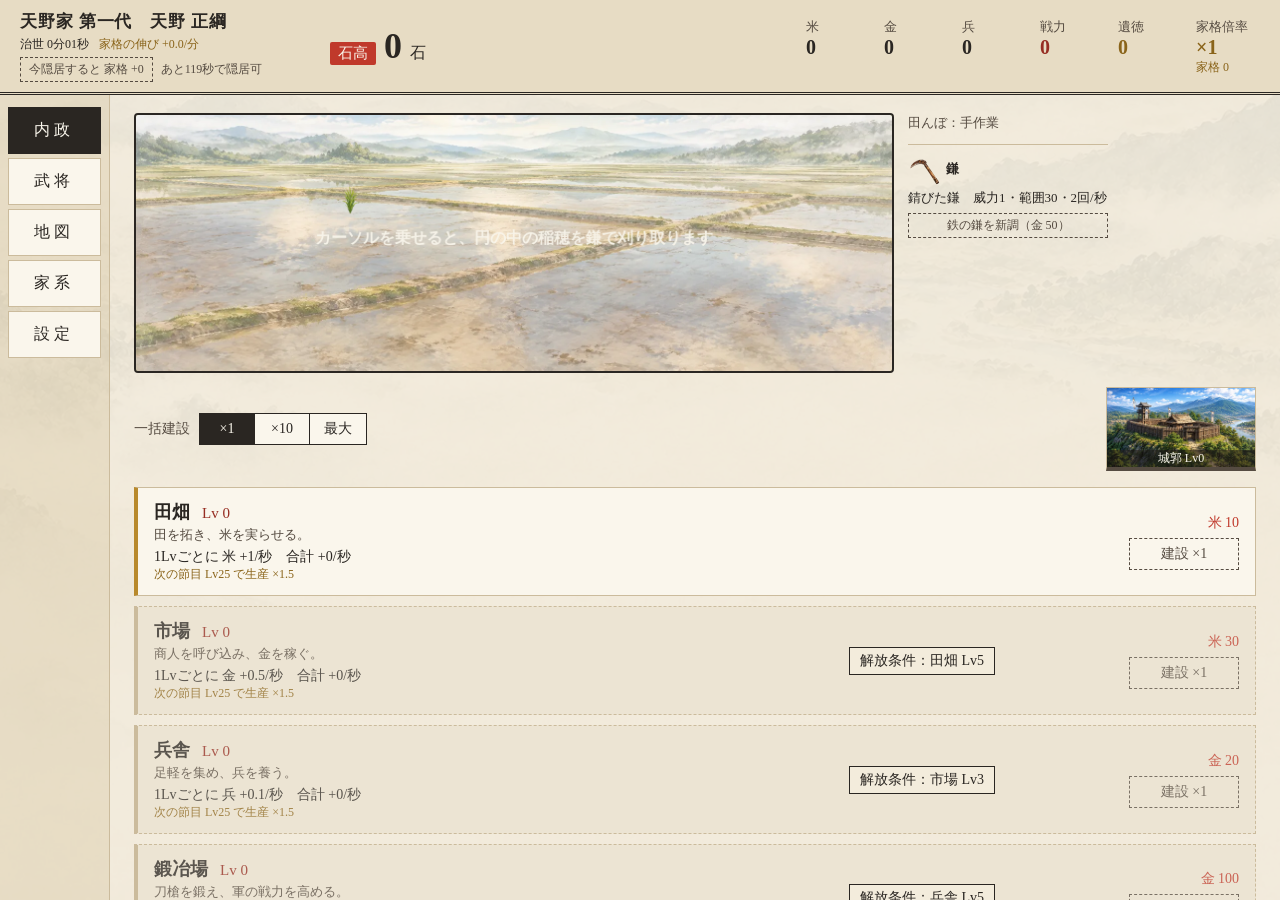
==== docs/index.html @ bbafde36 "ステップ9：GitHub Pages で公開する準備と手順書 - tools/build_public.sh：公開用のファイルだけを docs/ にまとめる（DEV_TOOLS を false に、s" ====
<!DOCTYPE html>
<html lang="ja">
<head>
  <meta charset="UTF-8">
  <meta name="viewport" content="width=device-width, initial-scale=1, viewport-fit=cover">
  <meta name="theme-color" content="#e7dcc4">
  <meta name="mobile-web-app-capable" content="yes">
  <meta name="apple-mobile-web-app-capable" content="yes">
  <meta name="apple-mobile-web-app-title" content="戦国">
  <link rel="manifest" href="manifest.webmanifest">
  <link rel="icon" href="assets/icon/icon-192.png">
  <link rel="apple-touch-icon" href="assets/icon/icon-192.png">
  <title>戦国インクリメンタル</title>
  <link rel="stylesheet" href="css/style.css">
</head>
<body>
  <header id="header">
    <div class="header-house">
      <div class="house-line">
        <span id="house-title" class="house-title"></span>
        <span id="lord-trait" class="lord-trait"></span>
      </div>
      <div class="reign-line">
        <span id="reign-text" class="reign-text"></span>
        <span id="growth-text" class="growth-text"></span>
      </div>
      <div class="retire-line">
        <button id="retire-button" class="btn btn-small retire-button">隠居する</button>
        <span id="retire-chance" class="retire-chance hidden">隠居の好機</span>
        <span id="save-status" class="save-status"></span>
      </div>
    </div>

    <div class="header-kokudaka">
      <span class="label">石高</span>
      <span id="kokudaka-value" class="kokudaka-value">0</span>
      <span class="unit">石</span>
    </div>

    <div class="header-resources">
      <div class="res" data-res="rice">
        <span class="res-name">米</span>
        <span class="res-value" id="res-rice">0</span>
        <span class="res-rate" id="rate-rice"></span>
      </div>
      <div class="res" data-res="gold">
        <span class="res-name">金</span>
        <span class="res-value" id="res-gold">0</span>
        <span class="res-rate" id="rate-gold"></span>
      </div>
      <div class="res" data-res="troops">
        <span class="res-name">兵</span>
        <span class="res-value" id="res-troops">0</span>
        <span class="res-rate" id="rate-troops"></span>
      </div>
      <div class="res" data-res="power">
        <span class="res-name">戦力</span>
        <span class="res-value" id="power-value">0</span>
      </div>
      <div class="res" data-res="virtue" title="戦の勝利で貯まる。家系タブの家訓に使う">
        <span class="res-name">遺徳</span>
        <span class="res-value" id="virtue-value">0</span>
      </div>
      <div class="res" data-res="prestige">
        <span class="res-name">家格倍率</span>
        <span class="res-value" id="prestige-value">×1</span>
        <span class="res-rate" id="prestige-total"></span>
      </div>
    </div>
  </header>

  <!-- 侵攻の警告（どのタブでも表示。押すと地図へ） -->
  <div id="invasion-alert" class="invasion-alert hidden" role="alert">
    <span id="invasion-alert-text"></span>
    <span class="invasion-alert-go">地図を開く ›</span>
  </div>

  <div id="layout">
    <nav id="tabs">
      <button class="tab active" data-tab="domestic">内政</button>
      <button class="tab" data-tab="generals">武将</button>
      <button class="tab" data-tab="map">地図</button>
      <button class="tab" data-tab="lineage">家系</button>
      <button class="tab" data-tab="settings">設定</button>
    </nav>

    <main id="main">
      <section id="tab-domestic" class="tab-panel active">
        <!-- 稲刈りと金山の作業画面（workview.js が描く）-->
        <div class="work-panel">
          <canvas id="work-canvas" class="work-canvas"></canvas>
          <div class="work-side">
            <div id="work-switch" class="work-switch hidden">
              <button id="work-view-rice" class="btn btn-small">田んぼ</button>
              <button id="work-view-mine" class="btn btn-small">金山</button>
            </div>
            <div class="work-status">
              <div id="work-status-rice"></div>
              <div id="work-status-mine" class="hidden"></div>
            </div>
            <div class="work-tool">
              <div class="work-tool-head"><span id="work-tool-icon" class="work-tool-icon"></span><span id="work-tool-label" class="work-tool-label">鎌</span></div>
              <div id="work-tool-name" class="work-tool-name"></div>
              <button id="work-tool-buy" class="btn btn-small work-tool-buy"></button>
            </div>
            <div id="work-mine-box" class="work-mine-box hidden">
              <div id="work-depth" class="work-depth"></div>
              <button id="work-blast" class="btn btn-small work-blast"></button>
            </div>
          </div>
        </div>
        <div class="domestic-top">
          <div class="bulk-area">
            <span class="bulk-label">一括建設</span>
            <div id="bulk-buttons" class="bulk-buttons"></div>
            <label id="auto-build" class="auto-build hidden">
              <input type="checkbox" id="auto-build-check"> 自動普請
            </label>
          </div>
          <!-- 城の画像（castle_0〜3.webp があれば差し替え。なければ文字の仮の表示） -->
          <div id="castle-image" class="castle-image" data-look="0">
            <span class="castle-flag"></span>
            <span id="castle-look" class="castle-look">砦</span>
            <span id="castle-level" class="castle-level">城郭 Lv0</span>
          </div>
        </div>
        <div id="facility-list" class="facility-list"></div>
      </section>

      <section id="tab-generals" class="tab-panel">
        <div class="generals-top">
          <div class="recruit-area">
            <button id="recruit-button" class="btn recruit-button">武将を登用する</button>
            <div id="recruit-cost" class="recruit-cost"></div>
          </div>
          <div class="generals-summary">
            <div>配下 <span id="general-count">0</span>人（内政担当 <span id="domestic-count">0</span>人）</div>
            <div>内政補正 <span id="domestic-mult" class="domestic-mult">×1</span><span class="note">（米・金・兵の生産すべてにかかる）</span></div>
          </div>
        </div>
        <div id="general-list" class="general-list"></div>
        <div id="general-empty" class="general-empty">まだ武将がいません。金を貯めて登用しましょう。</div>
      </section>

      <section id="tab-map" class="tab-panel">
        <div class="map-layout">
          <div class="map-column">
            <div class="map-header">
              <span id="map-title" class="map-title"></span>
              <span id="map-hint" class="map-hint"></span>
              <span id="heirloom-line" class="heirloom-line"></span>
            </div>
            <div class="map-frame">
              <svg id="map-svg" class="map-svg" xmlns="http://www.w3.org/2000/svg"></svg>
            </div>
            <div id="far-powers" class="far-powers"></div>
            <div id="pacified-maps" class="pacified-maps hidden"></div>
          </div>

          <aside class="map-side">
            <div id="battle-list" class="battle-list"></div>

            <h3>部隊編成</h3>
            <div class="side-row"><span id="origin-label">本拠地の待機兵</span> <span id="standby-troops" class="side-value">0</span> 人</div>
            <div class="side-row">
              <label for="form-troops">兵数</label>
              <span id="form-troops-value" class="side-value">0</span> 人
            </div>
            <input type="range" id="form-troops" class="form-troops" min="0" max="0" step="1" value="0">
            <div class="form-quick">
              <button class="btn btn-small" data-ratio="0.25">1/4</button>
              <button class="btn btn-small" data-ratio="0.5">半数</button>
              <button class="btn btn-small" data-ratio="1">全軍</button>
            </div>
            <div class="side-row">
              <label for="form-general">武将</label>
              <select id="form-general" class="form-general"></select>
            </div>
            <div class="side-row">部隊の戦力 <span id="form-power" class="side-value power-text">0</span></div>
            <div id="order-status" class="order-status"></div>
            <button id="order-cancel" class="btn btn-small">選択を取り消す</button>

            <div id="recover-box" class="recover-box hidden">
              <h3>旧領</h3>
              <div id="recover-info" class="note"></div>
              <button id="recover-button" class="btn recover-button">旧領を一括回復</button>
            </div>

            <h3>出陣中の部隊 <span id="unit-count" class="unit-count"></span></h3>
            <div id="unit-list" class="unit-list"></div>
            <div id="unit-empty" class="note">出陣中の部隊はありません。</div>
          </aside>
        </div>
      </section>

      <section id="tab-lineage" class="tab-panel">
        <div class="lineage-top">
          <div class="lineage-stat">
            <span class="label">累計家格</span>
            <span id="lineage-prestige" class="lineage-big">0</span>
          </div>
          <div class="lineage-stat">
            <span class="label">家格倍率</span>
            <span id="lineage-mult" class="lineage-big">×1</span>
            <span class="note">（全生産にかかる）</span>
          </div>
          <div class="lineage-stat">
            <span class="label">今継承すると</span>
            <span id="lineage-gain" class="lineage-big">家格 +0</span>
          </div>
          <div class="lineage-stat">
            <span class="label">遺徳の残り</span>
            <span id="lineage-virtue" class="lineage-big">0</span>
            <button id="open-precepts" class="btn precept-open">家訓を開く</button>
          </div>
        </div>

        <div id="unified-box" class="unified-box hidden">
          <span id="unified-text"></span>
          <button id="open-ending" class="btn btn-small">エンディングを見る・新たな周回</button>
        </div>
        <div id="cycle-box" class="cycle-box hidden">
          <h3>周回の記録</h3>
          <table class="lineage-table">
            <thead><tr><th>周</th><th>天下統一までの時間</th><th>代数</th><th>最大石高</th></tr></thead>
            <tbody id="cycle-rows"></tbody>
          </table>
        </div>

        <h3>歴代当主</h3>
        <table class="lineage-table">
          <thead>
            <tr><th>代</th><th>当主</th><th>特性</th><th>その代の石高</th><th>得た家格</th><th>得た遺徳</th><th>治世</th></tr>
          </thead>
          <tbody id="lineage-rows"></tbody>
        </table>

        <h3>家宝</h3>
        <div id="heirloom-list" class="heirloom-list"></div>
      </section>

      <section id="tab-settings" class="tab-panel">
        <h2>設定</h2>
        <div class="settings-row">
          <button id="save-button" class="btn">今すぐセーブ</button>
          <span class="note">10秒ごとに自動でセーブされます。</span>
        </div>
        <div class="settings-row">
          <button id="reset-button" class="btn btn-danger">データ削除</button>
          <span class="note">セーブデータを消して最初からやり直します。</span>
        </div>

        <h3 class="settings-heading">セーブの書き出し・読み込み</h3>
        <div class="note">別のPCへ移すときは、ここで書き出した文字列を、移した先の「読み込み」に貼り付けてください。</div>
        <div class="transfer">
          <div class="transfer-col">
            <div class="settings-row">
              <button id="export-button" class="btn">書き出す</button>
              <button id="export-copy" class="btn" disabled>コピー</button>
              <span id="export-status" class="note"></span>
            </div>
            <textarea id="export-text" class="save-text" readonly placeholder="「書き出す」を押すと、ここにセーブの文字列が出ます"></textarea>
          </div>
          <div class="transfer-col">
            <div class="settings-row">
              <button id="import-button" class="btn">読み込む</button>
              <span id="import-status" class="note"></span>
            </div>
            <textarea id="import-text" class="save-text" placeholder="書き出した文字列をここに貼り付けて「読み込む」を押してください（今の進行は上書きされます）"></textarea>
          </div>
        </div>
        <h3 class="settings-heading">各代の石高ログ</h3>
        <div class="note">この周の代ごとの石高と時間を、目標カーブ（目安）と比べます。目安との比が ×1 以上（▲）なら目安より速く、1/10 未満（▼）なら大きく遅れています。</div>
        <div class="koku-log">
          <svg id="koku-chart" class="koku-chart" viewBox="0 0 640 220" role="img" aria-label="代ごとの石高と目安のグラフ"></svg>
          <table class="lineage-table koku-stage-table">
            <thead><tr><th>段階に入る</th><th>入った代</th><th>目安の代</th><th>合計時間</th></tr></thead>
            <tbody id="koku-stage-rows"></tbody>
          </table>
        </div>
        <table class="lineage-table koku-table">
          <thead>
            <tr><th>代</th><th>当主</th><th>段階（目安）</th><th>その代の石高</th><th>目安の石高</th><th>目安との比</th><th>治世</th><th>合計時間</th></tr>
          </thead>
          <tbody id="koku-rows"></tbody>
        </table>

        <div id="dev-tools" class="dev-tools hidden">
          <h3>開発用</h3>
          <div class="settings-row">
            <span class="dev-speed-label">速度</span>
            <div id="dev-speed-buttons" class="bulk-buttons"></div>
            <span class="note">ゲームの時間の進む速さです（保存されません。再読み込みで ×1 に戻ります）。</span>
          </div>
          <div class="settings-row">
            <button id="dev-reset-map" class="btn">地図をリセット</button>
            <span class="note">敵城をすべて元に戻します。施設・資源・武将はそのままで、守備兵と出陣中の兵は本拠地の待機兵に戻ります。</span>
          </div>
          <div class="settings-row">
            <button id="dev-allow-retire" class="btn">すぐ隠居できるようにする</button>
            <span class="note">治世を120秒まで進めます（家督継承をすぐ試すためのボタンです）。</span>
          </div>
          <div class="settings-row">
            <button id="dev-clear-stage" class="btn">次の段階へ</button>
            <span class="note">今の段階のボスを倒したことにします（家宝も手に入ります）。</span>
          </div>
          <div class="settings-row">
            <button id="dev-add-virtue" class="btn">遺徳 +100</button>
            <span class="note">家訓をすぐ試すためのボタンです。</span>
          </div>
          <div class="settings-row">
            <button id="dev-invade" class="btn">今すぐ侵攻させる</button>
            <span id="dev-invade-note" class="note">次の侵攻を待たずに、敵を攻めてこさせます。</span>
          </div>
        </div>
      </section>
    </main>
  </div>

  <!-- 合戦結果 -->
  <div id="result-modal" class="modal hidden">
    <div class="modal-box">
      <div id="result-image" class="battle-image large">合戦</div>
      <h2 id="result-title" class="result-title"></h2>
      <div id="result-body" class="result-body"></div>
      <button id="result-close" class="btn result-close">閉じる</button>
    </div>
  </div>

  <!-- 家訓（家系タブから開く。継承画面では継承の中に同じものを出す） -->
  <div id="precept-modal" class="modal hidden">
    <div class="modal-box precept-box">
      <h2 class="succession-title">家訓</h2>
      <div id="precept-body"></div>
      <div class="precept-foot"><button id="precept-close" class="btn">閉じる</button></div>
    </div>
  </div>

  <!-- イベント（選ぶまで時間が止まる） -->
  <div id="event-modal" class="modal event-modal hidden">
    <div class="modal-box event-box">
      <div id="event-image" class="battle-image large event-image">出来事</div>
      <h2 id="event-title" class="result-title"></h2>
      <p id="event-text" class="event-text"></p>
      <div id="event-choices" class="event-choices">
        <button id="event-choice-0" class="btn event-choice"><span class="event-choice-label"></span><span class="event-choice-desc"></span></button>
        <button id="event-choice-1" class="btn event-choice"><span class="event-choice-label"></span><span class="event-choice-desc"></span></button>
      </div>
      <div id="event-result" class="event-result hidden">
        <p id="event-result-text"></p>
        <button id="event-close" class="btn result-close">閉じる</button>
      </div>
    </div>
  </div>

  <!-- エンディング（天下統一） -->
  <div id="ending-modal" class="modal ending-modal hidden">
    <div class="modal-box ending-box">
      <!-- ending.webp があれば差し替え -->
      <div id="ending-image" class="battle-image large ending-image">天下統一</div>
      <h2 class="ending-title">天下統一</h2>
      <p id="ending-text" class="ending-text"></p>
      <table class="ending-stats">
        <tr><th>総プレイ時間</th><td id="ending-time"></td></tr>
        <tr><th>継承した代数</th><td id="ending-generations"></td></tr>
        <tr><th>最大石高</th><td id="ending-kokudaka"></td></tr>
      </table>
      <p class="note">新たな周回では、家格・家宝・歴代の当主・地図をリセットして、第一代から始めます。家訓と遺徳の残りは引き継ぎます。</p>
      <div class="ending-buttons">
        <button id="ending-new-cycle" class="btn ending-new">新たな周回を始める</button>
        <button id="ending-close" class="btn">このまま続ける</button>
      </div>
    </div>
  </div>

  <!-- 家督継承 -->
  <div id="succession-modal" class="modal succession hidden">
    <div class="modal-box succession-box">
      <div id="succession-body"></div>
    </div>
  </div>

  <script src="js/config.js"></script>
  <script src="js/data.js"></script>
  <script src="js/format.js"></script>
  <script src="js/images.js"></script>
  <script src="js/state.js"></script>
  <script src="js/systems.js"></script>
  <script src="js/work.js"></script>
  <script src="js/workview.js"></script>
  <script src="js/ui.js"></script>
  <script src="js/main.js"></script>
</body>
</html>
---- docs/css/style.css ----
:root {
  --paper: #f3ecdc;        /* 生成り */
  --paper-dark: #e7dcc4;
  --paper-light: #faf6ec;
  --ink: #2a2622;          /* 墨 */
  --ink-soft: #554b41;      /* 補足の文字。和紙の地とのコントラスト 7:1 ほど */
  --vermilion: #c0392b;    /* 朱 */
  --vermilion-dark: #962d22;
  --gold: #b8892b;         /* 金 */
  --gold-ink: #8a641a;     /* 金色の文字（--gold のままだと地との差が小さく読みにくい） */
  --line: #cbbb9c;
  --font: "Yu Mincho", "YuMincho", "Hiragino Mincho ProN", "Hiragino Mincho Pro", serif;
}

* { box-sizing: border-box; }

html, body {
  margin: 0;
  height: 100%;
}

body {
  min-width: 1024px;
  min-height: 600px;
  background: var(--paper);
  color: var(--ink);
  font-family: var(--font);
  font-size: 15px;
  display: flex;
  flex-direction: column;
  overflow: hidden;
  user-select: none;
}

button {
  font-family: inherit;
  color: inherit;
}

/* ---- ヘッダー ---- */
#header {
  position: relative;
  display: flex;
  align-items: center;
  gap: 20px;
  padding: 10px 20px;
  background: var(--paper-dark);
  border-bottom: 3px double var(--ink);
  flex-shrink: 0;
}

.header-house { width: 290px; flex-shrink: 0; }
.house-line { display: flex; align-items: baseline; gap: 6px; white-space: nowrap; }
.house-title { font-size: 17px; font-weight: bold; letter-spacing: 0.05em; }
.lord-trait {
  font-size: 12px;
  padding: 1px 6px;
  background: var(--gold);
  color: var(--paper-light);
}
.lord-trait.hidden { display: none; }
.reign-line { display: flex; align-items: baseline; gap: 10px; margin: 3px 0 4px; font-size: 12px; white-space: nowrap; }
.reign-text { font-variant-numeric: tabular-nums; }
.growth-text { color: var(--gold-ink); font-variant-numeric: tabular-nums; }
.retire-line { display: flex; align-items: center; gap: 8px; white-space: nowrap; }
.retire-button { flex-shrink: 0; white-space: nowrap; border-color: var(--vermilion-dark); color: var(--vermilion-dark); }
.retire-button:disabled { border-color: var(--ink-soft); }
/* 隠居の好機：金色に光らせる（光の層の opacity だけを点滅させる） */
.retire-button { position: relative; }
.retire-button.chance {
  background: var(--gold);
  border-color: var(--gold);
  color: var(--paper-light);
}
.retire-button.chance::after {
  content: '';
  position: absolute;
  inset: -2px;
  box-shadow: 0 0 10px 3px rgba(184, 137, 43, 0.9);
  pointer-events: none;
  animation: chance-glow 1s ease-in-out infinite alternate;
}
@keyframes chance-glow {
  from { opacity: 0.2; }
  to { opacity: 1; }
}
.retire-chance { font-size: 12px; color: var(--ink-soft); white-space: nowrap; }
.retire-chance.is-chance { color: var(--gold-ink); font-weight: bold; font-size: 12px; }
.retire-chance.hidden { display: none; }
/* 自動保存の時刻は、出ても消えてもヘッダーの高さが変わらないよう、右下の余白に重ねて出す */
.save-status { position: absolute; right: 20px; bottom: 3px; font-size: 10px; line-height: 1; color: var(--ink-soft); white-space: nowrap; pointer-events: none; }

.header-kokudaka {
  display: flex;
  align-items: baseline;
  gap: 8px;
  min-width: 180px;
}
.header-kokudaka .label {
  font-size: 15px;
  color: var(--paper-light);
  background: var(--vermilion);
  padding: 2px 8px;
  border-radius: 2px;
}
.kokudaka-value {
  font-size: 36px;
  font-weight: bold;
  color: var(--ink);
  font-variant-numeric: tabular-nums;
}
.header-kokudaka .unit { font-size: 16px; }

.header-resources {
  display: flex;
  gap: 14px;
  margin-left: auto;
}
.res {
  display: flex;
  flex-direction: column;
  min-width: 64px;
}
.res[data-res="prestige"] .res-value { color: var(--gold-ink); }
.res[data-res="virtue"] .res-value { color: var(--gold-ink); }
.res-name { font-size: 13px; color: var(--ink-soft); }
.res-value { font-size: 20px; font-weight: bold; font-variant-numeric: tabular-nums; }
.res-rate { font-size: 12px; color: var(--gold-ink); height: 15px; }
.res[data-res="power"] .res-value { color: var(--vermilion-dark); }

/* ---- レイアウト ---- */
#layout {
  display: flex;
  flex: 1;
  min-height: 0;
}

#tabs {
  width: 110px;
  flex-shrink: 0;
  display: flex;
  flex-direction: column;
  gap: 4px;
  padding: 12px 8px;
  border-right: 1px solid var(--line);
  background: var(--paper-dark);
}

.tab {
  padding: 12px 0;
  font-size: 16px;
  letter-spacing: 0.3em;
  border: 1px solid var(--line);
  background: var(--paper-light);
  cursor: pointer;
}
.tab:hover:not(:disabled) { border-color: var(--ink); }
.tab.active {
  background: var(--ink);
  color: var(--paper-light);
  border-color: var(--ink);
}
.tab:disabled { opacity: 0.4; cursor: default; }

#main {
  flex: 1;
  overflow-y: auto;
  padding: 18px 24px;
}

.tab-panel { display: none; }
.tab-panel.active { display: block; }

/* ---- 共通ボタン ---- */
.btn {
  padding: 6px 14px;
  border: 1px solid var(--ink);
  background: var(--paper-light);
  cursor: pointer;
  font-size: 14px;
}
.btn:hover:not(:disabled) { background: #fff; }
/* 押せないボタンは薄くせず、点線の枠と灰色の文字で示す */
.btn:disabled { cursor: default; color: var(--ink-soft); border-style: dashed; border-color: var(--ink-soft); background: transparent; }
.btn-danger { border-color: var(--vermilion); color: var(--vermilion); }

/* ---- 内政 ---- */
.domestic-top {
  display: flex;
  align-items: center;
  gap: 32px;
  margin-bottom: 16px;
}

/* 稲刈りと金山の作業画面（Canvas は 760×260。狭い画面では縮める）*/
.work-panel {
  display: flex;
  gap: 14px;
  align-items: flex-start;
  margin-bottom: 14px;
}
.work-canvas {
  display: block;
  flex: 0 1 760px;
  min-width: 0;
  width: 100%;
  max-width: 760px;
  aspect-ratio: 760 / 260;
  border: 2px solid var(--ink);
  border-radius: 4px;
  background: #8f9a5c;
  cursor: none; /* OS のカーソルは隠し、道具の絵を出す（作業画面の外では元に戻る） */
  touch-action: none; /* 指でなぞっても画面がスクロール・拡大しない */
  -webkit-touch-callout: none;
}
.work-side {
  flex: 0 0 200px;
  display: flex;
  flex-direction: column;
  gap: 10px;
  font-size: 13px;
}
.work-switch { display: flex; }
.work-switch .btn { flex: 1; margin-left: -1px; }
.work-switch .btn.active { background: var(--ink); color: var(--paper-light); }
.work-status { color: var(--ink-soft); line-height: 1.6; }
.work-tool { border-top: 1px solid var(--line); padding-top: 8px; }
.work-tool-label { font-weight: bold; }
.work-tool-name { margin: 4px 0 6px; }
.work-tool-buy, .work-blast { width: 100%; }
.work-mine-box { border-top: 1px solid var(--line); padding-top: 8px; }
.work-depth { margin-bottom: 6px; }

.bulk-area { display: flex; align-items: center; gap: 10px; }
.bulk-label { font-size: 14px; color: var(--ink-soft); }
.bulk-buttons { display: flex; }
.bulk-button { min-width: 56px; margin-left: -1px; }
.bulk-button.active { background: var(--ink); color: var(--paper-light); }

.facility-list {
  display: flex;
  flex-direction: column;
  gap: 10px;
}

.facility {
  position: relative;
  display: flex;
  align-items: center;
  gap: 16px;
  padding: 12px 16px;
  background: var(--paper-light);
  border: 1px solid var(--line);
  border-left: 4px solid var(--gold);
}

.facility-info { flex: 1; min-width: 0; }
.facility-head { display: flex; align-items: baseline; gap: 12px; }
.facility-name { font-size: 18px; font-weight: bold; }
.facility-level { font-size: 15px; color: var(--vermilion-dark); }
.facility-desc { font-size: 13px; color: var(--ink-soft); margin: 2px 0 4px; }
.facility-effect { font-size: 14px; }
.facility-milestone { font-size: 12px; color: var(--gold-ink); min-height: 15px; }

.facility-action {
  width: 220px;
  flex-shrink: 0;
  display: flex;
  flex-direction: column;
  align-items: flex-end;
  gap: 6px;
}
.facility-cost { font-size: 14px; font-variant-numeric: tabular-nums; }
.facility-cost.short { color: var(--vermilion); }
.build-button { min-width: 110px; }

.facility-lock { display: none; }
/* 未解放の施設は薄くしすぎず、灰色の地と点線の枠で示す */
.facility.locked { border-left-color: var(--line); border-style: dashed; border-left-style: solid; background: #ece4d3; }
.facility.locked > .facility-info,
.facility.locked > .facility-action { opacity: 0.75; }
.facility.locked .facility-lock {
  display: block;
  position: absolute;
  right: 260px;
  top: 50%;
  transform: translateY(-50%);
  font-size: 14px;
  color: var(--ink);
  background: var(--paper);
  border: 1px solid var(--ink);
  padding: 4px 10px;
}

/* ---- 武将 ---- */
.generals-top {
  display: flex;
  align-items: center;
  gap: 32px;
  margin-bottom: 16px;
}
.recruit-area {
  display: flex;
  flex-direction: column;
  align-items: center;
  gap: 6px;
}
.recruit-button {
  width: 200px;
  height: 56px;
  font-size: 18px;
  font-weight: bold;
  letter-spacing: 0.1em;
  border: 2px solid var(--vermilion-dark);
  background: var(--vermilion);
  color: var(--paper-light);
}
.recruit-button:hover:not(:disabled) { background: var(--vermilion-dark); }
.recruit-cost { font-size: 14px; }
.recruit-cost.short { color: var(--vermilion); }

.generals-summary { font-size: 15px; line-height: 1.8; }
.domestic-mult { font-size: 20px; font-weight: bold; color: var(--gold-ink); margin: 0 6px; }

.general-list {
  display: grid;
  grid-template-columns: repeat(auto-fill, minmax(340px, 1fr));
  gap: 10px;
}
.general-empty { color: var(--ink-soft); padding: 20px 0; }
.hidden { display: none; }

.general-card {
  display: flex;
  gap: 12px;
  padding: 10px 12px;
  background: var(--paper-light);
  border: 1px solid var(--line);
  border-left: 4px solid var(--line);
}
.general-card.is-new { animation: card-in 0.3s ease-out; }
@keyframes card-in {
  from { opacity: 0; transform: translateY(6px); }
  to { opacity: 1; transform: translateY(0); }
}
.general-card.rarity-good { border-left-color: var(--gold); }
.general-card.rarity-great { border-left-color: var(--vermilion); background: #fdf3e6; }

.portrait {
  width: 64px;
  height: 80px;
  flex-shrink: 0;
  display: flex;
  align-items: center;
  justify-content: center;
  background: var(--paper-dark);
  border: 1px solid var(--line);
  color: var(--ink-soft);
  font-size: 12px;
}

.general-body { flex: 1; min-width: 0; }
.general-head { display: flex; align-items: baseline; gap: 6px; flex-wrap: wrap; }
.general-name { font-size: 17px; font-weight: bold; }
.epithet { font-size: 13px; color: var(--vermilion-dark); }
.rarity-badge {
  font-size: 12px;
  padding: 1px 6px;
  border: 1px solid var(--ink-soft);
  color: var(--ink-soft);
}
.rarity-good .rarity-badge { border-color: var(--gold); color: var(--paper-light); background: var(--gold); }
.rarity-great .rarity-badge { border-color: var(--vermilion); color: var(--paper-light); background: var(--vermilion); }

.general-stats { display: flex; gap: 12px; margin: 6px 0; font-size: 13px; }
.stat-name { color: var(--ink-soft); margin-right: 3px; }
.stat-value { font-weight: bold; font-variant-numeric: tabular-nums; }
.stat-key .stat-value { color: var(--gold-ink); }

.assign-buttons { display: flex; }
.assign-button { font-size: 13px; padding: 3px 10px; margin-right: -1px; }
.assign-button.active { background: var(--ink); color: var(--paper-light); }
.general-effect { font-size: 13px; color: var(--gold-ink); min-height: 15px; margin-top: 4px; }
.general-option { display: flex; align-items: center; gap: 6px; margin-top: 6px; font-size: 13px; }
.general-option-label { color: var(--ink-soft); flex-shrink: 0; }
.general-select {
  flex: 1;
  min-width: 0;
  font-family: inherit;
  font-size: 13px;
  padding: 2px;
  background: #fff;
  border: 1px solid var(--line);
}
.general-status { font-size: 12px; color: var(--vermilion-dark); }
.general-status:empty { display: none; }

/* ---- 地図 ---- */
:root {
  --ally: #c0392b;         /* 自領：朱 */
  --enemy: #34405a;        /* 敵：藍墨 */
  --fog: #b9b2a3;
  --road: #8a7a5c;
  --river: #a9c3c9;
}

.map-layout {
  display: flex;
  gap: 16px;
  align-items: flex-start;
}
.map-column { flex: 1; min-width: 0; }

.map-header {
  display: flex;
  align-items: baseline;
  gap: 16px;
  margin-bottom: 6px;
}
.map-title { font-size: 18px; font-weight: bold; letter-spacing: 0.1em; }
.map-hint { font-size: 14px; color: var(--vermilion-dark); }
.heirloom-line { margin-left: auto; font-size: 13px; color: var(--gold-ink); font-weight: bold; }

.pacified-maps { display: flex; flex-wrap: wrap; gap: 10px; margin-top: 10px; }
.pacified-maps.hidden, .far-powers.hidden { display: none; }
.pacified-item { width: 180px; }
.pacified-svg {
  display: block;
  width: 100%;
  height: auto;
  background: var(--paper-light);
  border: 1px solid var(--line);
  opacity: 0.85;
}
.pacified-node { fill: var(--ally); stroke: var(--vermilion-dark); stroke-width: 4; }
.pacified-label { font-size: 12px; color: var(--ink-soft); text-align: center; margin-top: 2px; }

.map-frame {
  background: var(--paper-light);
  border: 1px solid var(--line);
  box-shadow: inset 0 0 40px rgba(120, 100, 60, 0.12);
}
.map-svg { display: block; width: 100%; height: auto; }

.river { fill: none; stroke: var(--river); stroke-width: 14; stroke-linecap: round; opacity: 0.6; }
.mountain { fill: #d8ccb2; stroke: #b8a988; stroke-width: 2; }

.road { stroke: var(--road); stroke-width: 5; stroke-linecap: round; }
.road.road-own { stroke: var(--ally); opacity: 0.6; }
.road.road-fog { stroke-dasharray: 6 10; opacity: 0.45; }
.road.hidden { display: none; }

.node { cursor: pointer; }
.node-ring { fill: none; stroke: transparent; stroke-width: 4; }
.node-body { fill: var(--enemy); stroke: var(--ink); stroke-width: 2; }
.node-glyph {
  fill: var(--paper-light);
  font-size: 22px;
  font-weight: bold;
  text-anchor: middle;
  pointer-events: none;
}
.node-label {
  fill: var(--ink);
  font-size: 17px;
  font-weight: bold;
  text-anchor: middle;
  paint-order: stroke;
  stroke: var(--paper-light);
  stroke-width: 4;
  pointer-events: none;
}
.node-sub {
  fill: var(--ink-soft);
  font-size: 14px;
  text-anchor: middle;
  paint-order: stroke;
  stroke: var(--paper-light);
  stroke-width: 4;
  pointer-events: none;
}

.node.own .node-body { fill: var(--ally); stroke: var(--vermilion-dark); }
.node.boss .node-body { stroke: var(--gold); stroke-width: 4; }
.node.boss .node-sub { fill: var(--vermilion-dark); }
.node.fog { cursor: default; }
.node.fog .node-body { fill: var(--fog); stroke: var(--fog); opacity: 0.7; }
.node.fog .node-glyph { fill: #f3efe6; }

.node.origin .node-ring { stroke: var(--gold); }
.node.targetable .node-ring {
  stroke: var(--vermilion);
  stroke-dasharray: 8 6;
  animation: target-blink 1s ease-in-out infinite alternate;
}
@keyframes target-blink {
  from { opacity: 1; }
  to { opacity: 0.25; }
}
.node:not(.fog):hover .node-body { filter: brightness(1.15); }

.map-unit {
  transition: transform 0.1s linear;
  pointer-events: none;
}
.unit-pole { stroke: var(--ink); stroke-width: 2; }
.unit-banner { fill: var(--ally); stroke: var(--vermilion-dark); stroke-width: 1.5; }
.unit-text {
  fill: var(--paper-light);
  font-size: 14px;
  font-weight: bold;
  text-anchor: middle;
}
.unit-dot { fill: var(--ink); }
.map-unit.returning .unit-banner { fill: #8c6f6a; }

.far-powers {
  margin-top: 10px;
  padding: 8px 12px;
  background: #3a3530;
  color: #e2dacb;
  font-size: 13px;
  line-height: 1.9;
}
.far-row { display: flex; gap: 12px; }
.far-stage { flex-shrink: 0; width: 120px; color: #cfc4ad; }
.far-list { display: flex; flex-wrap: wrap; gap: 4px 14px; }
.far-item.boss .far-name { color: #f0b860; font-weight: bold; }
.far-troops { margin-left: 4px; color: #e7dcc4; font-weight: bold; }

.map-side {
  width: 260px;
  flex-shrink: 0;
  padding: 12px 14px;
  background: var(--paper-light);
  border: 1px solid var(--line);
  font-size: 14px;
}
.map-side h3 {
  margin: 0 0 8px;
  font-size: 15px;
  border-bottom: 1px solid var(--line);
  padding-bottom: 4px;
}
.map-side h3:not(:first-child) { margin-top: 16px; }
.side-row { margin: 6px 0; display: flex; align-items: baseline; gap: 6px; }
.side-value { font-weight: bold; font-size: 16px; font-variant-numeric: tabular-nums; }
.power-text { color: var(--vermilion-dark); }
.form-troops { width: 100%; accent-color: var(--vermilion); }
.form-quick { display: flex; gap: 4px; margin-bottom: 4px; }
.form-general {
  flex: 1;
  min-width: 0;
  font-family: inherit;
  font-size: 13px;
  padding: 2px;
  background: #fff;
  border: 1px solid var(--line);
}
.btn-small { font-size: 12px; padding: 3px 8px; }
.order-status { min-height: 18px; font-size: 13px; color: var(--vermilion-dark); margin: 4px 0; }

.unit-count { font-size: 13px; font-weight: normal; color: var(--ink-soft); }
.unit-list { display: flex; flex-direction: column; gap: 8px; }
.unit-row {
  padding: 6px 8px;
  border: 1px solid var(--line);
  border-left: 3px solid var(--ally);
  background: #fff;
  font-size: 13px;
}
.unit-row-head { display: flex; justify-content: space-between; gap: 6px; }
.unit-row-name { font-weight: bold; }
.unit-row-power { color: var(--vermilion-dark); }
.unit-row-route, .unit-row-leader { color: var(--ink-soft); }
.unit-row-status { margin: 2px 0 4px; }

/* ---- 城の画像（ダミー） ---- */
.castle-image {
  margin-left: auto;
  width: 150px;
  height: 84px;
  display: flex;
  flex-direction: column;
  align-items: center;
  justify-content: center;
  gap: 2px;
  background: var(--paper-dark);
  border: 1px solid var(--line);
  border-bottom: 4px solid var(--ink-soft);
}
.castle-image[data-look="1"] { border-bottom-color: var(--gold); }
.castle-image[data-look="2"] { border-bottom-color: var(--vermilion); }
.castle-image[data-look="3"] { border-bottom-color: var(--vermilion-dark); background: #ecdcc0; }
.castle-look { font-size: 20px; font-weight: bold; letter-spacing: 0.2em; }
.castle-level { font-size: 12px; color: var(--ink-soft); }

/* ---- 攻城戦 ---- */
.node.sieging .node-ring {
  stroke: var(--gold);
  stroke-width: 6;
  animation: target-blink 0.5s ease-in-out infinite alternate;
}

.battle-list { display: flex; flex-direction: column; gap: 8px; }
.battle-list:not(:empty) { margin-bottom: 14px; }
.battle-card {
  padding: 8px 10px;
  background: #fff;
  border: 2px solid var(--vermilion);
}
.battle-card.boss { border-color: var(--gold); }
.battle-head { display: flex; gap: 8px; align-items: center; margin-bottom: 6px; }
.battle-image {
  width: 52px;
  height: 36px;
  flex-shrink: 0;
  display: flex;
  align-items: center;
  justify-content: center;
  background: var(--ink);
  color: var(--paper-light);
  font-size: 12px;
}
.battle-image.large { width: 100%; height: 120px; font-size: 22px; letter-spacing: 0.3em; margin-bottom: 12px; }
.battle-name { font-weight: bold; font-size: 15px; }
.battle-buffs { font-size: 12px; color: var(--vermilion-dark); min-height: 15px; }

.bar-row { display: flex; align-items: center; gap: 6px; margin: 3px 0; font-size: 12px; }
.bar-label { width: 26px; flex-shrink: 0; }
.bar-track { flex: 1; height: 10px; background: var(--paper-dark); overflow: hidden; }
.bar-fill {
  height: 100%;
  transform-origin: left center;
  transition: transform 0.1s linear;
}
.bar-own .bar-fill { background: var(--ally); }
.bar-enemy .bar-fill { background: var(--enemy); }
.bar-value { width: 52px; text-align: right; font-variant-numeric: tabular-nums; font-weight: bold; }

.command-buttons { display: grid; grid-template-columns: repeat(4, 1fr); gap: 4px; margin-top: 6px; }
.command-button { font-size: 12px; padding: 4px 0; }
.command-charge:not(:disabled) { border-color: var(--vermilion); color: var(--vermilion-dark); }
.command-retreat { color: var(--ink-soft); }

.battle-card.battle-defense { border-color: var(--enemy); }
.battle-card.battle-field { border-color: var(--gold); }
.battle-defense .battle-image { background: var(--enemy); }

/* ---- 敵の侵攻 ---- */
.invasion-alert {
  flex-shrink: 0;
  display: flex;
  align-items: center;
  justify-content: center;
  gap: 16px;
  padding: 6px 16px;
  background: var(--vermilion);
  color: var(--paper-light);
  font-size: 15px;
  font-weight: bold;
  letter-spacing: 0.05em;
  cursor: pointer;
  animation: alert-pulse 0.8s ease-in-out infinite alternate;
}
.invasion-alert.hidden { display: none; }
.invasion-alert-go { font-size: 13px; font-weight: normal; opacity: 0.85; }
@keyframes alert-pulse {
  from { opacity: 1; }
  to { opacity: 0.75; }
}

.invasion-arrow {
  stroke: var(--vermilion);
  stroke-width: 6;
  stroke-dasharray: 14 8;
  opacity: 0.8;
  pointer-events: none;
  animation: arrow-flow 0.6s linear infinite;
}
@keyframes arrow-flow {
  from { opacity: 0.9; }
  to { opacity: 0.5; }
}
.invasion-arrowhead { fill: var(--vermilion); }
.invasion-label {
  fill: var(--vermilion-dark);
  font-size: 15px;
  font-weight: bold;
  text-anchor: middle;
  paint-order: stroke;
  stroke: var(--paper-light);
  stroke-width: 4;
  pointer-events: none;
}
.map-invader {
  transition: transform 0.1s linear;
  pointer-events: none;
}
.map-invader .unit-banner { fill: var(--enemy); stroke: var(--ink); }

.node.invaded .node-ring {
  stroke: var(--vermilion);
  stroke-width: 6;
  animation: target-blink 0.4s ease-in-out infinite alternate;
}
.node.reinforce-target .node-ring {
  stroke: var(--gold);
  stroke-dasharray: 4 6;
  animation: target-blink 1s ease-in-out infinite alternate;
}

/* ---- モーダル ---- */
.modal {
  position: fixed;
  inset: 0;
  background: rgba(30, 25, 20, 0.45);
  display: flex;
  align-items: center;
  justify-content: center;
  z-index: 10;
}
.modal.hidden { display: none; }
.modal-box {
  width: 380px;
  padding: 18px 22px;
  background: var(--paper-light);
  border: 3px double var(--ink);
  animation: modal-in 0.2s ease-out;
}
@keyframes modal-in {
  from { opacity: 0; transform: scale(0.95); }
  to { opacity: 1; transform: scale(1); }
}
.result-title { margin: 0 0 10px; font-size: 20px; color: var(--vermilion-dark); }
.modal-box.defeat .result-title { color: var(--enemy); }
.result-row { display: flex; gap: 12px; padding: 3px 0; border-bottom: 1px dotted var(--line); }
.result-key { width: 80px; color: var(--ink-soft); flex-shrink: 0; }
.result-close { display: block; margin: 14px auto 0; min-width: 120px; }

/* ---- 家督継承 ---- */
.modal.succession { z-index: 20; background: rgba(20, 16, 12, 0.7); }
.succession-box { width: 620px; max-width: calc(100vw - 32px); padding: 22px 28px; }
.succession-step { font-size: 12px; color: var(--ink-soft); letter-spacing: 0.2em; margin-bottom: 8px; }
.succession-head { display: flex; gap: 16px; align-items: center; margin-bottom: 10px; }
.succession-gen { font-size: 14px; color: var(--ink-soft); }
.succession-title { margin: 2px 0 10px; font-size: 21px; color: var(--vermilion-dark); }
.succession-rows { margin: 6px 0 10px; }
.succession-rows .result-key { width: 110px; }
.succession-note { margin: 8px 0 14px; }
.succession-next { display: block; margin: 12px auto 0; min-width: 180px; font-size: 15px; padding: 8px 18px;
  border-color: var(--vermilion-dark); background: var(--vermilion); color: var(--paper-light); }
.succession-next:hover:not(:disabled) { background: var(--vermilion-dark); }
.succession-nav { display: flex; justify-content: space-between; align-items: center; margin-top: 12px; }
.succession-nav .succession-next { margin: 0; }
.portrait.large { width: 88px; height: 110px; }

.heir-list { display: grid; grid-template-columns: repeat(auto-fit, minmax(160px, 1fr)); gap: 10px; }
.heir-card {
  display: flex;
  flex-direction: column;
  align-items: center;
  gap: 4px;
  padding: 12px 8px;
  background: #fff;
  border: 2px solid var(--line);
  cursor: pointer;
  font-family: inherit;
  color: inherit;
}
.heir-card:hover { border-color: var(--ink-soft); }
.heir-card.chosen { border-color: var(--vermilion); background: #fdf3e6; }
.heir-card.wise { box-shadow: inset 0 0 0 2px var(--gold); }
.heir-name { font-size: 16px; font-weight: bold; margin-top: 4px; }
.heir-trait { font-size: 14px; color: var(--vermilion-dark); font-weight: bold; }
.heir-desc { font-size: 12px; color: var(--ink-soft); min-height: 32px; text-align: center; }

.ceremony { display: flex; align-items: center; justify-content: center; gap: 18px; margin: 8px 0 14px; }
.ceremony-person { display: flex; flex-direction: column; align-items: center; gap: 6px; }
.ceremony-person.prev { opacity: 0.6; }
.ceremony-caption { font-size: 13px; }
.ceremony-arrow { font-size: 28px; color: var(--gold-ink); }
.ceremony-title { text-align: center; margin: 4px 0; font-size: 24px; letter-spacing: 0.15em; color: var(--vermilion-dark); }
.ceremony-prestige { text-align: center; font-size: 16px; color: var(--gold-ink); font-weight: bold; }

/* 特性の格 */
.trait-block { display: flex; flex-direction: column; gap: 4px; width: 100%; }
.trait-row { padding: 3px 4px; border-top: 1px dotted var(--line); }
.trait-stars { color: var(--gold-ink); letter-spacing: -1px; }
.trait-grade-name { font-size: 12px; margin-left: 4px; padding: 0 4px; border: 1px solid var(--gold); color: var(--gold-ink); }
.trait-row.grade-4 .trait-grade-name, .trait-row.grade-5 .trait-grade-name { background: var(--gold); color: var(--paper-light); }
.heir-card.rare { border-color: var(--gold); box-shadow: 0 0 0 2px var(--gold), 0 0 14px rgba(184, 137, 43, 0.45); }
.heir-card.legendary { background: #fff7e3; box-shadow: 0 0 0 3px var(--vermilion), 0 0 18px rgba(192, 57, 43, 0.4); }
.heir-card.rare.chosen, .heir-card.legendary.chosen { border-color: var(--vermilion); }
.lord-trait.rare { background: var(--vermilion); }
.ceremony-traits { font-size: 12px; color: var(--vermilion-dark); }
.ceremony-retainers { text-align: center; font-size: 13px; color: var(--ink-soft); margin-top: 6px; }

/* 譜代家臣 */
.retainer-list { display: grid; grid-template-columns: repeat(auto-fill, minmax(260px, 1fr)); gap: 8px;
  max-height: 300px; overflow-y: auto; margin: 8px 0; }
.retainer-card {
  text-align: left;
  padding: 8px 10px;
  background: #fff;
  border: 2px solid var(--line);
  cursor: pointer;
  font-family: inherit;
  color: inherit;
}
.retainer-card.chosen { border-color: var(--vermilion); background: #fdf3e6; }
.retainer-card:disabled { opacity: 0.45; cursor: default; }
.retainer-head { display: flex; align-items: baseline; gap: 6px; }
.retainer-stats { font-size: 12px; color: var(--ink-soft); margin-top: 3px; }
.fudai-badge { font-size: 12px; padding: 1px 6px; background: var(--ink); color: var(--paper-light); }

/* 旧領 */
.node.former .node-body { stroke: var(--gold); stroke-dasharray: 5 3; stroke-width: 3; }
.recover-box { margin-top: 16px; }
.recover-box.hidden { display: none; }
.recover-button { width: 100%; margin-top: 6px; border-color: var(--gold); }
.recover-button:not(:disabled) { background: #fbf3e2; }

/* ---- 家系 ---- */
#tab-lineage h3 { font-size: 16px; margin: 18px 0 8px; border-bottom: 1px solid var(--line); padding-bottom: 4px; }
.lineage-top { display: flex; gap: 32px; flex-wrap: wrap; }
.lineage-stat { display: flex; align-items: baseline; gap: 8px; }
.lineage-stat .label { font-size: 13px; color: var(--ink-soft); }
.lineage-big { font-size: 24px; font-weight: bold; color: var(--gold-ink); }
.lineage-table { width: 100%; border-collapse: collapse; font-size: 14px; background: var(--paper-light); }
.lineage-table th, .lineage-table td { padding: 5px 8px; border-bottom: 1px solid var(--line); text-align: left; white-space: nowrap; }
.lineage-table th { font-size: 12px; color: var(--ink-soft); font-weight: normal; background: var(--paper-dark); }
.lineage-table td:nth-child(4), .lineage-table td:nth-child(5) { font-variant-numeric: tabular-nums; }
.lineage-table tr.current td { color: var(--vermilion-dark); font-weight: bold; }
.heirloom-list { display: grid; grid-template-columns: repeat(auto-fill, minmax(200px, 1fr)); gap: 8px; }
.heirloom-item { padding: 8px 10px; border: 1px dashed var(--line); color: var(--ink-soft); }
.heirloom-item.owned { border: 1px solid var(--gold); background: #fbf3e2; color: var(--ink); }
.heirloom-name { font-weight: bold; }
.heirloom-desc { font-size: 12px; }

/* ---- 設定 ---- */
#tab-settings h2 { margin-top: 0; font-size: 20px; }
.settings-row {
  display: flex;
  align-items: center;
  gap: 14px;
  margin-bottom: 12px;
}
.note { font-size: 13px; color: var(--ink-soft); }
.dev-tools { margin-top: 24px; padding-top: 8px; border-top: 1px dashed var(--line); }
.dev-tools h3 { font-size: 15px; color: var(--ink-soft); margin: 0 0 10px; }

/* ---- 家訓 ---- */
.precept-open { margin-left: 6px; border-color: var(--gold); }
.precept-box { width: 980px; max-width: calc(100vw - 32px); max-height: calc(100vh - 32px); overflow-y: auto; }
.succession-box.wide { width: 980px; max-height: calc(100vh - 32px); overflow-y: auto; }
.succession-precepts { margin: 8px 0; }
.precept-head { display: flex; align-items: baseline; gap: 14px; flex-wrap: wrap; margin-bottom: 8px; }
.precept-virtue { font-size: 18px; font-weight: bold; color: var(--gold-ink); white-space: nowrap; }
.precept-grid { display: grid; grid-template-columns: repeat(3, minmax(0, 1fr)); gap: 10px; }
.precept-branch { padding: 6px; background: var(--paper); border: 1px solid var(--line); }
.precept-branch-name { font-size: 15px; font-weight: bold; letter-spacing: 0.3em; color: var(--ink); border-bottom: 2px solid var(--line);
  margin-bottom: 8px; padding-bottom: 3px; }
/* 状態は文字を薄くせず、左の太線・背景・枠・印で見分ける
   習得できる＝朱の太線と白地、習得済み＝金の太線と淡い金地、前提が未習得＝灰色地と点線の枠、遺徳不足＝細い枠のまま */
.precept-card { padding: 8px 10px; margin-bottom: 8px; background: #fff; color: var(--ink);
  border: 1px solid var(--line); border-left: 5px solid var(--line); }
.precept-card.learned { border-left-color: var(--gold); background: #fff6e0; }
.precept-card.state-can { border-color: var(--vermilion); border-left-color: var(--vermilion); box-shadow: 0 0 0 1px var(--vermilion) inset; }
.precept-card.state-locked { background: #e6dece; border-style: dashed; border-left-style: solid; border-left-color: #9a8f80; }
.precept-top { display: flex; justify-content: space-between; align-items: baseline; gap: 6px; }
.precept-name { font-size: 16px; font-weight: bold; }
.precept-level { font-size: 13px; font-weight: bold; color: var(--ink-soft); white-space: nowrap; }
.precept-badge { display: inline-block; margin: 3px 0 4px; padding: 1px 7px; font-size: 12px; font-weight: bold;
  border: 1px solid var(--ink-soft); color: var(--ink-soft); background: var(--paper-light); }
.state-can .precept-badge { background: var(--vermilion); border-color: var(--vermilion); color: #fff; }
.state-max .precept-badge { background: var(--gold-ink); border-color: var(--gold-ink); color: #fff; }
.state-locked .precept-badge { border-style: dashed; background: transparent; }
.precept-now { font-size: 14px; font-weight: bold; color: var(--vermilion-dark); line-height: 1.5; }
.precept-now.none { font-weight: normal; color: var(--ink-soft); }
.precept-next { font-size: 14px; color: var(--ink); line-height: 1.5; }
.precept-req { font-size: 13px; color: var(--ink-soft); line-height: 1.5; }
.state-locked .precept-req { color: var(--vermilion-dark); font-weight: bold; }
.precept-learn { margin-top: 6px; width: 100%; font-size: 14px; }
.state-can .precept-learn { background: var(--vermilion); border-color: var(--vermilion-dark); color: #fff; font-weight: bold; }
.state-can .precept-learn:hover { background: var(--vermilion-dark); }

/* 自動普請 */
.auto-build { display: flex; align-items: center; gap: 4px; font-size: 14px; margin-left: 8px; cursor: pointer; }
.auto-build.hidden { display: none; }

/* セーブの書き出し・読み込み */
.settings-heading { font-size: 16px; margin: 24px 0 6px; border-bottom: 1px solid var(--line); padding-bottom: 4px; }
.transfer { display: flex; gap: 16px; margin-top: 10px; }
.transfer-col { flex: 1; min-width: 0; }
.save-text { width: 100%; height: 110px; resize: vertical; font-family: monospace; font-size: 11px;
  background: var(--paper-light); border: 1px solid var(--line); color: var(--ink); user-select: text; word-break: break-all; }

/* 各代の石高ログ（グラフ・段階に入った代・代ごとの表） */
.koku-log { display: flex; flex-wrap: wrap; gap: 16px; align-items: flex-start; margin: 10px 0; }
.koku-chart { flex: 1 1 520px; min-width: 0; max-width: 640px; background: var(--paper-light); border: 1px solid var(--line); }
.koku-stage-table { width: auto; flex-shrink: 0; }
.koku-table td { font-variant-numeric: tabular-nums; }
.koku-table td.koku-ahead { color: var(--gold-ink); font-weight: bold; }
.lineage-table td.koku-behind { color: var(--vermilion); }
.koku-grid { stroke: var(--line); stroke-width: 1; }
.koku-base { stroke: var(--ink-soft); stroke-width: 1; }
.koku-stage-line { stroke: var(--gold); stroke-width: 1; stroke-dasharray: 2 4; opacity: 0.7; }
.koku-axis { font-size: 11px; fill: var(--ink-soft); }
.koku-axis-y { text-anchor: end; }
.koku-axis-x { text-anchor: middle; }
.koku-target { fill: none; stroke: var(--ink-soft); stroke-width: 1.5; stroke-dasharray: 5 4; }
.koku-target-dot { fill: var(--ink-soft); }
.koku-actual { fill: none; stroke: var(--vermilion); stroke-width: 2; }
.koku-actual-dot { fill: var(--vermilion); stroke: var(--paper-light); stroke-width: 1; }
.koku-actual-dot.current { fill: var(--paper-light); stroke: var(--vermilion); stroke-width: 2; }
/* 家訓の画面は縦に長いので、進む・閉じるボタンを下に貼り付けておく */
.succession-box.wide .succession-nav { position: sticky; bottom: -22px; margin: 12px -28px -22px; padding: 10px 28px;
  background: var(--paper-light); border-top: 1px solid var(--line); }
.precept-foot { position: sticky; bottom: -18px; margin: 12px -22px -18px; padding: 10px 22px; text-align: center;
  background: var(--paper-light); border-top: 1px solid var(--line); }
.precept-foot .btn { min-width: 120px; }

/* 幅が狭いとき（1024px など）はヘッダーを詰める */
@media (max-width: 1200px) {
  #header { gap: 14px; padding: 10px 16px; }
  .header-kokudaka { min-width: 150px; }
  .header-resources { gap: 8px; }
  /* 数値が6文字（例：9999.9・1234万）でも隣の欄に重ならないよう、字を小さくして縮ませない */
  .res { min-width: 50px; flex-shrink: 0; }
  .res-value { font-size: 17px; }
  .kokudaka-value { font-size: 28px; }
}

/* ---- イベント（合戦結果より手前。継承画面より奥） ---- */
.modal.event-modal { z-index: 15; background: rgba(20, 16, 12, 0.6); }
.event-box { width: 440px; }
.event-image { background: var(--vermilion-dark); }
.event-text { margin: 0 0 14px; line-height: 1.7; }
.event-choices { display: flex; flex-direction: column; gap: 8px; }
.event-choices.hidden, .event-result.hidden { display: none; }
.event-choice { display: flex; flex-direction: column; align-items: flex-start; gap: 3px; padding: 8px 12px; text-align: left; }
.event-choice-label { font-size: 15px; font-weight: bold; }
.event-choice-desc { font-size: 12px; color: var(--ink-soft); }
.event-result p { margin: 0; padding: 10px 12px; background: var(--paper); border-left: 3px solid var(--gold); line-height: 1.6; }

/* ---- エンディング ---- */
.modal.ending-modal { z-index: 18; background: rgba(20, 16, 12, 0.75); }
.ending-box { width: 520px; text-align: center; }
.ending-image { height: 160px; background: var(--gold); font-size: 30px; }
.ending-title { margin: 0 0 8px; font-size: 28px; letter-spacing: 0.4em; color: var(--vermilion-dark); }
.ending-text { line-height: 1.7; margin: 0 0 12px; }
.ending-stats { margin: 0 auto 10px; border-collapse: collapse; }
.ending-stats th { text-align: left; font-weight: normal; color: var(--ink-soft); padding: 4px 16px 4px 0; }
.ending-stats td { text-align: right; font-size: 18px; font-weight: bold; padding: 4px 0; font-variant-numeric: tabular-nums; }
.ending-buttons { display: flex; gap: 10px; justify-content: center; margin-top: 12px; }
.ending-new { background: var(--vermilion); border-color: var(--vermilion-dark); color: var(--paper-light); }

/* 家系タブ：天下統一の記録と周回 */
.unified-box { display: flex; align-items: center; gap: 12px; margin: 14px 0 0; padding: 8px 12px;
  border: 1px solid var(--gold); background: var(--paper-light); color: var(--gold-ink); font-weight: bold; }
.unified-box.hidden, .cycle-box.hidden { display: none; }
.dev-speed-label { font-size: 14px; color: var(--ink-soft); }

/* ================================================================
   画像（assets/img/。ある画像だけ差し替わる。一覧は assets/IMAGE_LIST.md）
   と演出（CSS の transform と opacity だけ）
   ================================================================ */

/* 画像を重ねた箱：仮の文字は透明にして、画像を箱いっぱいに出す */
.has-img { position: relative; overflow: hidden; color: transparent !important; }
.img-fill {
  position: absolute;
  inset: 0;
  width: 100%;
  height: 100%;
  object-fit: cover;
  pointer-events: none;
}
.heirloom-icon .img-fill { object-fit: contain; }

/* 全体の背景（画像があるときだけ。文字が読めるよう、メインの領域に生成りを薄く重ねる） */
body.has-bg { background-size: cover; background-position: center; }
body.has-bg #main { background: rgba(243, 236, 220, 0.86); }
body.has-bg #tabs { background: rgba(231, 220, 196, 0.9); }

/* 地図の絵の上に重ねる和紙色の層（城・街道・部隊を見やすくする） */
.map-wash { fill: var(--paper-light); opacity: 0.3; pointer-events: none; }

/* ---- 作業画面の横：道具の小さな絵 ---- */
.work-tool-head { display: flex; align-items: center; gap: 6px; }
.work-tool-icon {
  width: 32px;
  height: 32px;
  flex-shrink: 0;
  background: center / contain no-repeat;
}
.work-tool-icon.flash { animation: tool-icon-flash 0.7s ease-out; }
@keyframes tool-icon-flash {
  0% { transform: scale(1.6) rotate(-20deg); opacity: 0.3; }
  60% { transform: scale(0.9) rotate(4deg); opacity: 1; }
  100% { transform: scale(1) rotate(0); opacity: 1; }
}

/* ---- 城（段階の変化） ---- */
.castle-image { position: relative; }
.castle-image .castle-look, .castle-image .castle-level { position: relative; z-index: 1; }
/* 画像があるときは、レベルだけ下に帯で出す */
.castle-image.has-img .castle-look { display: none; }
.castle-image.has-img .castle-level {
  position: absolute;
  left: 0;
  right: 0;
  bottom: 0;
  text-align: center;
  color: var(--paper-light);
  background: rgba(30, 25, 20, 0.55);
}
/* 仮の表示の小さな旗（なびく）。画像があれば出さない */
.castle-flag {
  position: absolute;
  top: 8px;
  left: 14px;
  width: 16px;
  height: 11px;
  background: var(--vermilion);
  transform-origin: left center;
  animation: flag-wave 1.4s ease-in-out infinite alternate;
}
.castle-flag::before {
  content: '';
  position: absolute;
  left: -2px;
  top: 0;
  width: 2px;
  height: 22px;
  background: var(--ink);
}
.castle-image.has-img .castle-flag { display: none; }
.castle-image[data-look="0"] .castle-flag { background: var(--ink-soft); }
/* 城が新しい段階になった瞬間：ふくらんで落ち着き、金色の光が広がって消える */
.castle-image.castle-up { animation: castle-up 1.1s ease-out; }
.castle-image::after {
  content: '';
  position: absolute;
  inset: 0;
  box-shadow: inset 0 0 0 3px var(--gold), 0 0 18px 4px rgba(184, 137, 43, 0.8);
  opacity: 0;
  pointer-events: none;
}
.castle-image.castle-up::after { animation: castle-glow 1.4s ease-out; }
@keyframes castle-up {
  0% { transform: scale(0.85); opacity: 0.2; }
  45% { transform: scale(1.08); opacity: 1; }
  70% { transform: scale(0.97); }
  100% { transform: scale(1); }
}
@keyframes castle-glow {
  0% { opacity: 0; }
  30% { opacity: 1; }
  100% { opacity: 0; }
}

@keyframes flag-wave {
  from { transform: skewY(-6deg) scaleX(0.92); }
  to { transform: skewY(5deg) scaleX(1); }
}

/* ---- 合戦の一枚絵 ---- */
.battle-image { position: relative; overflow: hidden; }
/* 合戦の絵の上で、敵味方の旗がなびく（画像の有無にかかわらず出す） */
.battle-image.large::before, .battle-image.large::after, .battle-image.fighting::before {
  content: '';
  position: absolute;
  z-index: 1;
  width: 22px;
  height: 30px;
  bottom: 12%;
  transform-origin: left center;
  animation: flag-wave 1.1s ease-in-out infinite alternate;
  border-left: 2px solid var(--ink);
  pointer-events: none;
}
.battle-image.large::before { left: 8%; background: var(--vermilion); }
.battle-image.large::after { right: 8%; background: var(--enemy); animation-delay: -0.5s; animation-duration: 1.3s; }
.battle-image.fighting::before { width: 10px; height: 12px; left: 4px; top: 3px; bottom: auto; background: var(--vermilion); }
/* イベント・エンディングの絵には旗を出さない */
.event-image::before, .event-image::after, .ending-image::before { display: none; }
/* 戦っている間：一枚絵が小さくゆれる */
.battle-image.fighting { animation: battle-shake 0.5s ease-in-out infinite; }
.battle-image.fighting .img-fill { transform: scale(1.12); }
@keyframes battle-shake {
  0%, 100% { transform: translate(0, 0); }
  25% { transform: translate(-1px, 1px); }
  50% { transform: translate(1px, -1px); }
  75% { transform: translate(1px, 1px); }
}
/* 結果・イベントの一枚絵：ふわっと出て、ゆっくり寄る */
.scene-in { animation: scene-fade 0.5s ease-out; }
.scene-in .img-fill { animation: scene-zoom 6s ease-out forwards; }
@keyframes scene-fade {
  from { opacity: 0; transform: scale(1.04); }
  to { opacity: 1; transform: scale(1); }
}
@keyframes scene-zoom {
  from { transform: scale(1.12); }
  to { transform: scale(1); }
}
/* 負け：絵を暗く沈ませ、旗は止める */
.battle-image.scene-lose { background: #1e1a17; }
.battle-image.scene-lose::before, .battle-image.scene-lose::after { animation: none; opacity: 0.5; }
.scene-lose .img-fill { opacity: 0.55; }
/* 騒ぎの出来事（一揆・謀反）：出たあとに大きくゆれる */
.event-image.shaky.scene-in { animation: scene-fade 0.5s ease-out, event-shake 0.6s ease-in-out 0.4s 2; }
@keyframes event-shake {
  0%, 100% { transform: translateX(0); }
  20% { transform: translateX(-5px) rotate(-0.5deg); }
  40% { transform: translateX(4px) rotate(0.4deg); }
  60% { transform: translateX(-3px); }
  80% { transform: translateX(2px); }
}
.event-modal:not(.hidden) .event-choice { animation: choice-in 0.35s ease-out both; }
.event-modal:not(.hidden) #event-choice-1 { animation-delay: 0.1s; }
@keyframes choice-in {
  from { opacity: 0; transform: translateY(8px); }
  to { opacity: 1; transform: translateY(0); }
}
.event-result:not(.hidden) p { animation: choice-in 0.3s ease-out; }

/* 大きな一枚絵は、画像があるときは横長の比率で出す（960×400。エンディングは 960×480）。
   画面の高さが低いときは、高さを抑えて上下を切る（モーダルが画面からはみ出さないように） */
.battle-image.large.has-img { width: 100%; height: auto; aspect-ratio: 960 / 400; max-height: 26vh; }
.ending-image.has-img { width: 100%; height: auto; aspect-ratio: 960 / 480; max-height: 30vh; }
.ending-box, .succession-box, .event-box { max-height: calc(100vh - 32px); overflow-y: auto; }

/* 家宝 */
.heirloom-item { display: flex; gap: 10px; align-items: center; }
.heirloom-text { min-width: 0; }
.heirloom-icon {
  width: 44px;
  height: 44px;
  flex-shrink: 0;
  display: flex;
  align-items: center;
  justify-content: center;
  border: 1px solid var(--line);
  background: var(--paper);
  color: var(--ink-soft);
  font-size: 13px;
}
.heirloom-item.owned .heirloom-icon { border-color: var(--gold); color: var(--gold-ink); font-weight: bold; }
.heirloom-icon.large { width: 64px; height: 64px; border-color: var(--gold); color: var(--gold-ink); font-size: 15px; font-weight: bold; }
.heirloom-get { display: flex; align-items: center; gap: 12px; margin-top: 10px; padding: 8px 10px;
  background: #fbf3e2; border: 1px solid var(--gold); animation: heirloom-in 0.8s ease-out 0.3s both; }
.heirloom-get-name { font-weight: bold; color: var(--gold-ink); }
@keyframes heirloom-in {
  0% { opacity: 0; transform: scale(0.8); }
  60% { opacity: 1; transform: scale(1.05); }
  100% { opacity: 1; transform: scale(1); }
}

/* ---- 継承の場面 ---- */
.succession-scene {
  height: 90px;
  margin: 0 0 12px;
  display: flex;
  align-items: center;
  justify-content: center;
  background: var(--ink);
  color: var(--paper-light);
  font-size: 20px;
  letter-spacing: 0.4em;
}
.succession-scene.has-img { width: 100%; height: auto; aspect-ratio: 960 / 400; max-height: 22vh; }
.succession-scene.short { height: 60px; }
.succession-scene.short.has-img { height: auto; aspect-ratio: 960 / 240; max-height: 14vh; }
.fresh .succession-scene { animation: scene-fade 0.6s ease-out; }
.fresh .succession-scene .img-fill { animation: scene-zoom 8s ease-out forwards; }
.fresh .succession-head .portrait { animation: ceremony-fade 0.6s ease-out both; }
/* 跡継ぎの候補を一人ずつ見せる */
.fresh .heir-in { animation: choice-in 0.4s ease-out both; }
/* 家督を譲る：先代が退き、跡継ぎが前に出て、代数と家格が順に出る */
.fresh .ceremony-person.prev { animation: ceremony-prev 0.9s ease-out both; }
.fresh .ceremony-arrow { animation: ceremony-fade 0.5s ease-out 0.5s both; }
.fresh .ceremony-person.next { animation: ceremony-next 0.8s ease-out 0.7s both; }
.fresh .ceremony-title { animation: ceremony-title 0.8s ease-out 1.2s both; }
.fresh .ceremony-prestige, .fresh .ceremony-retainers { animation: ceremony-fade 0.6s ease-out 1.7s both; }
@keyframes ceremony-prev {
  from { opacity: 1; transform: translateX(0); }
  to { opacity: 0.6; transform: translateX(-6px); }
}
@keyframes ceremony-next {
  0% { opacity: 0; transform: translateX(16px) scale(0.92); }
  70% { opacity: 1; transform: translateX(0) scale(1.04); }
  100% { opacity: 1; transform: translateX(0) scale(1); }
}
@keyframes ceremony-title {
  from { opacity: 0; transform: translateY(6px) scale(0.96); }
  to { opacity: 1; transform: translateY(0) scale(1); }
}
@keyframes ceremony-fade {
  from { opacity: 0; }
  to { opacity: 1; }
}

/* ---- エンディング ---- */
.ending-modal:not(.hidden) .ending-image { animation: scene-fade 1.2s ease-out; }
.ending-modal:not(.hidden) .ending-image .img-fill { animation: scene-zoom 12s ease-out forwards; }
.ending-modal:not(.hidden) .ending-title { animation: ceremony-title 1s ease-out 0.6s both; }
.ending-modal:not(.hidden) .ending-text { animation: ceremony-fade 0.8s ease-out 1.2s both; }
.ending-modal:not(.hidden) .ending-stats tr { animation: choice-in 0.5s ease-out both; }
.ending-modal:not(.hidden) .ending-stats tr:nth-child(1) { animation-delay: 1.6s; }
.ending-modal:not(.hidden) .ending-stats tr:nth-child(2) { animation-delay: 1.8s; }
.ending-modal:not(.hidden) .ending-stats tr:nth-child(3) { animation-delay: 2.0s; }
/* 金色の光がゆっくり明滅する（光の層の opacity だけを動かす） */
.battle-image.ending-image::after {
  content: '';
  position: absolute;
  inset: 0;
  width: auto;
  height: auto;
  border: 0;
  z-index: 1;
  background: radial-gradient(ellipse at center, rgba(255, 236, 170, 0.55), rgba(255, 236, 170, 0) 70%);
  animation: ending-glow 3s ease-in-out infinite alternate;
  pointer-events: none;
}
@keyframes ending-glow {
  from { opacity: 0.2; }
  to { opacity: 0.9; }
}

/* ---- 地図の部隊の旗（なびく） ---- */
.unit-banner {
  transform-box: fill-box;
  transform-origin: 0 50%;
  animation: flag-wave 1.5s ease-in-out infinite alternate;
}
.unit-banner.left { transform-origin: 100% 50%; animation-delay: -0.7s; }

/* 動きを減らす設定の人には、演出を止める */
@media (prefers-reduced-motion: reduce) {
  *, *::before, *::after { animation: none !important; transition: none !important; }
}

/* ==== スマホ・タブレット（ステップ8）。PC（幅1024px以上・高さ501px以上）の見た目は変えない ==== */

/* 幅1023px以下（タブレット・スマホの横画面）：最低幅をなくし、並びを折り返す */
@media (max-width: 1023px) {
  body { min-width: 0; min-height: 0; }
  .work-panel { flex-wrap: wrap; }
  .work-canvas { flex: 1 1 100%; max-width: none; }
  .work-side { flex: 1 1 100%; flex-direction: row; flex-wrap: wrap; gap: 10px 16px; }
  .work-side > * { flex: 1 1 180px; }
  .work-tool, .work-mine-box { border-top: none; padding-top: 0; }
  .map-layout { flex-direction: column; align-items: stretch; }
  .map-side { width: auto; }
  .general-list { grid-template-columns: repeat(auto-fill, minmax(300px, 1fr)); }
  .transfer { flex-direction: column; }
  /* 表は横に流せるようにする（画面からはみ出さない） */
  .lineage-table { display: block; overflow-x: auto; }
  .precept-grid { grid-template-columns: repeat(2, minmax(0, 1fr)); }
}

/* 高さが低い横画面（スマホの横向き）：ヘッダーとタブを詰める */
@media (max-height: 500px) and (orientation: landscape) {
  #header { gap: 10px; padding: 4px 12px; }
  .header-house { width: auto; flex-shrink: 1; min-width: 0; }
  .house-title { font-size: 15px; }
  .reign-line { margin: 1px 0 2px; }
  .header-kokudaka { min-width: 0; }
  .kokudaka-value { font-size: 24px; }
  .header-kokudaka .label { font-size: 13px; }
  .header-resources { gap: 6px; }
  .res { min-width: 46px; }
  .res-value { font-size: 16px; }
  .res-rate { display: none; }
  .save-status { display: none; }
  #tabs { width: 72px; padding: 6px 4px; }
  .tab { padding: 8px 0; font-size: 14px; letter-spacing: 0.1em; }
  #main { padding: 10px 14px; }
  .modal-box, .succession-box, .ending-box, .event-box { max-height: calc(100vh - 12px); overflow-y: auto; padding: 12px 16px; }
  .precept-box { max-height: calc(100vh - 12px); }
  .ending-image.has-img { max-height: 24vh; }
}

/* 幅600px以下（スマホの縦向き）：タブを画面下に、ヘッダーの数値を2段に */
@media (max-width: 600px) {
  body { font-size: 15px; }
  /* ヘッダー：1段目 家名、2段目 治世、3段目 石高と隠居ボタン、4段目 米・金・兵などの数値（6列） */
  #header { flex-wrap: wrap; align-items: center; gap: 2px 10px; padding: 6px 10px 6px; }
  .header-house { display: contents; }
  .house-line { order: 1; flex: 1 1 100%; flex-wrap: wrap; white-space: normal; }
  .house-title { font-size: 16px; }
  .reign-line { order: 2; flex: 1 1 100%; margin: 0; flex-wrap: wrap; }
  .header-kokudaka { order: 3; min-width: 0; }
  .kokudaka-value { font-size: 26px; }
  .retire-line { order: 4; margin-left: auto; flex-direction: column; align-items: flex-end; gap: 2px; }
  .retire-button { padding: 6px 10px; font-size: 13px; }
  .retire-chance { font-size: 12px; }
  .header-resources { order: 5; width: 100%; margin-left: 0; display: grid; grid-template-columns: repeat(6, minmax(0, 1fr)); gap: 2px; }
  .res { min-width: 0; text-align: center; }
  .res-name { font-size: 12px; }
  .res-value { font-size: 15px; white-space: nowrap; }
  .res-rate { font-size: 11px; height: 14px; white-space: nowrap; }
  /* 自動保存の時刻は、狭い画面では置き場が無いので出さない（設定タブに「10秒ごとに自動でセーブ」とある） */
  .save-status { display: none; }

  #layout { flex-direction: column; }
  #main { order: 1; padding: 10px 10px 16px; }
  #tabs {
    order: 2; width: auto; flex-direction: row; gap: 4px;
    padding: 6px 6px calc(6px + env(safe-area-inset-bottom));
    border-right: none; border-top: 2px solid var(--ink);
  }
  .tab { flex: 1; padding: 12px 0; font-size: 15px; letter-spacing: 0.05em; }

  /* 内政 */
  .domestic-top { flex-wrap: wrap; gap: 10px; }
  .castle-image { margin-left: auto; }
  .facility { flex-wrap: wrap; gap: 8px; padding: 10px 12px; }
  .facility-action { width: 100%; flex-direction: row; align-items: center; justify-content: space-between; }
  .facility.locked .facility-lock { position: static; transform: none; order: -1; width: 100%; text-align: center; }
  .facility-name { font-size: 17px; }

  /* 武将 */
  .generals-top { flex-direction: column; align-items: stretch; gap: 10px; }
  .recruit-button { width: 100%; }
  .general-list { grid-template-columns: 1fr; }

  /* 地図 */
  .map-header { flex-wrap: wrap; }
  .far-row { flex-direction: column; gap: 0; }
  .far-stage { width: auto; }

  /* 家系・設定 */
  .lineage-top { gap: 10px 20px; }
  .lineage-big { font-size: 20px; }
  .heirloom-list { grid-template-columns: 1fr; }
  .koku-chart { flex-basis: 100%; }
  .koku-stage-table { width: 100%; }
  .settings-row { flex-wrap: wrap; }

  /* 画面いっぱいのモーダル */
  .modal { align-items: flex-start; padding: 8px; overflow-y: auto; }
  .modal-box, .succession-box, .succession-box.wide, .precept-box, .event-box, .ending-box {
    width: 100%; max-width: 100%; max-height: calc(100vh - 16px); overflow-y: auto; padding: 14px 14px;
  }
  .succession-box.wide .succession-nav { margin: 12px -14px -14px; padding: 10px 14px; bottom: -14px; }
  .precept-foot { margin: 12px -14px -14px; padding: 10px 14px; bottom: -14px; }
  .precept-grid { grid-template-columns: 1fr; }
  .precept-card { margin-left: 0 !important; }
  .heir-list { grid-template-columns: repeat(auto-fit, minmax(140px, 1fr)); }
  .ending-buttons { flex-wrap: wrap; }
}

/* 指で操作する画面：ボタンを押しやすい大きさにする */
@media (pointer: coarse), (max-width: 600px) {
  .btn { min-height: 40px; }
  .btn-small { min-height: 36px; font-size: 13px; padding: 6px 10px; }
  .general-card .btn, .assign-buttons .btn { min-height: 34px; }
  .form-troops { height: 32px; }
}

/* スマホの縦向き：地図は横に流して大きく見せ（城の名前を読める・押せる大きさに）、部隊編成を地図のすぐ下に出す */
@media (max-width: 600px) {
  .map-column { display: contents; }
  .map-header { order: 1; }
  .map-frame { order: 2; overflow-x: auto; -webkit-overflow-scrolling: touch; }
  .map-svg { width: 760px; max-width: none; }
  .map-side { order: 3; }
  .far-powers { order: 4; margin-top: 0; }
  .pacified-maps { order: 5; }
  .map-layout { gap: 10px; }
}
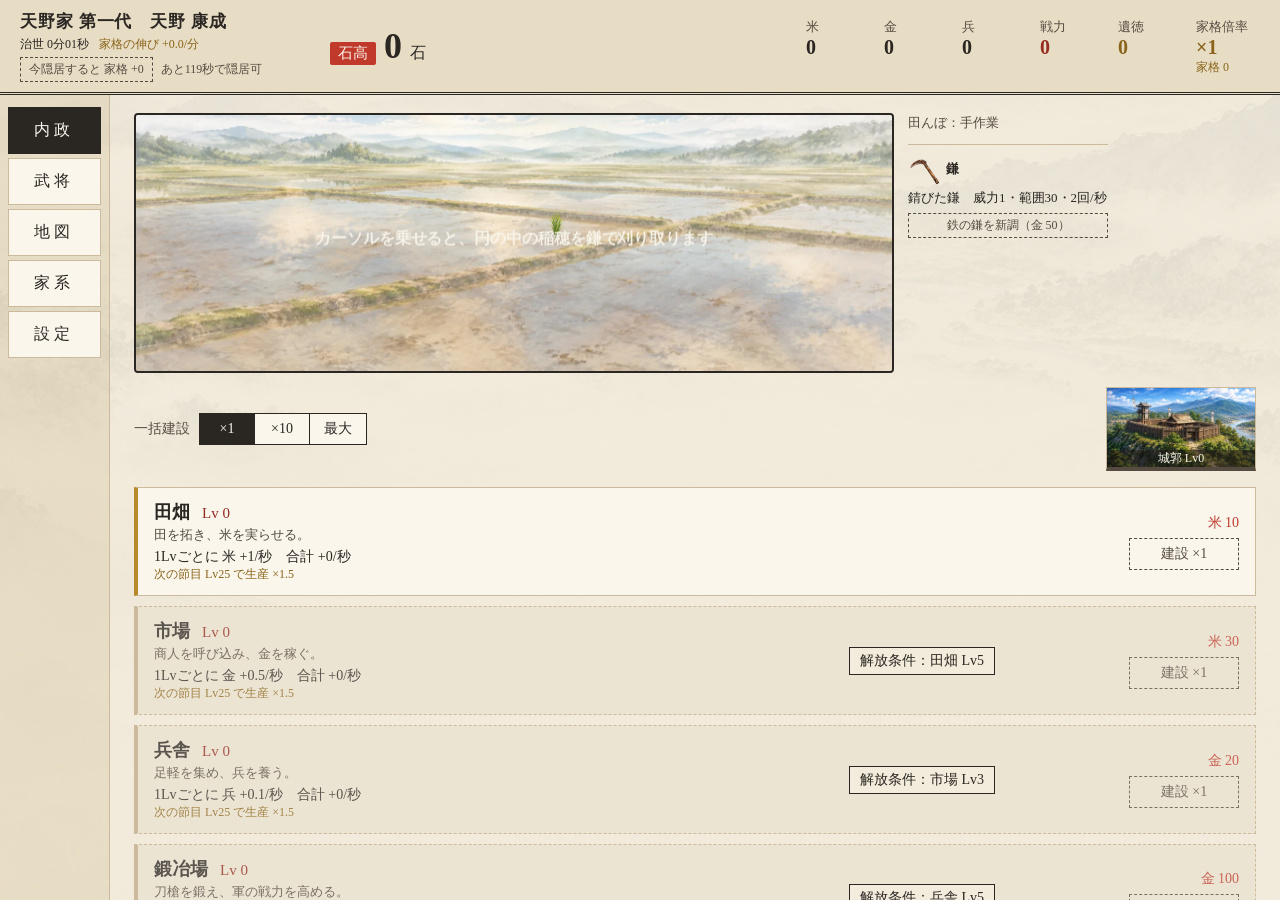
==== commit 7708ec97: "稲刈り・金山をスマホの指で遊びやすくする - スマホの縦向きでは作業画面を縦長（380×520、岩 6×8・2段で1間）にする - 指のときは稲穂・道具・当たる円・数字を大きく、道具を指より70px上" ====
--- a/docs/index.html
+++ b/docs/index.html
@@ -249,6 +249,10 @@
           <button id="reset-button" class="btn btn-danger">データ削除</button>
           <span class="note">セーブデータを消して最初からやり直します。</span>
         </div>
+        <div id="vibrate-row" class="settings-row">
+          <label class="check-label"><input type="checkbox" id="vibrate-check" checked> 刈れた・掘れたときに震える</label>
+          <span class="note">指で稲刈り・金山をしているときに、取れるたびに短く震えます（Android のスマホ。iPhone は震えません）。</span>
+        </div>
 
         <h3 class="settings-heading">セーブの書き出し・読み込み</h3>
         <div class="note">別のPCへ移すときは、ここで書き出した文字列を、移した先の「読み込み」に貼り付けてください。</div>
--- a/docs/css/style.css
+++ b/docs/css/style.css
@@ -230,6 +230,28 @@
 .work-tool-buy, .work-blast { width: 100%; }
 .work-mine-box { border-top: 1px solid var(--line); padding-top: 8px; }
 .work-depth { margin-bottom: 6px; }
+.work-canvas { -webkit-user-select: none; user-select: none; }
+
+/* 刈れた・掘れた米粒・金の粒が、ヘッダーの数字へ飛ぶ（workview.js が作って消す） */
+.fly-grain {
+  position: fixed;
+  z-index: 60;
+  pointer-events: none;
+  background: center / contain no-repeat;
+  will-change: transform;
+  filter: drop-shadow(0 1px 1px rgba(42, 38, 34, 0.6));
+}
+.fly-grain.plain { border-radius: 50%; background-color: #f4e3a1; }
+.fly-grain.plain.gold { background-color: #f2c544; }
+/* 粒が届いた数字を一瞬大きくする */
+.res-value.bump { animation: res-bump 0.3s ease-out; }
+@keyframes res-bump {
+  0% { transform: scale(1); }
+  35% { transform: scale(1.25); color: var(--gold-ink); }
+  100% { transform: scale(1); }
+}
+.check-label { display: flex; align-items: center; gap: 6px; cursor: pointer; white-space: nowrap; }
+.check-label input { width: 18px; height: 18px; }
 
 .bulk-area { display: flex; align-items: center; gap: 10px; }
 .bulk-label { font-size: 14px; color: var(--ink-soft); }
@@ -1372,4 +1394,6 @@
   .far-powers { order: 4; margin-top: 0; }
   .pacified-maps { order: 5; }
   .map-layout { gap: 10px; }
-}
+  /* 作業画面（縦長）は左右の余白に少しはみ出して広げ、岩・稲穂を大きく見せる */
+  .work-canvas { flex-basis: calc(100% + 12px); margin: 0 -6px; }
+}
